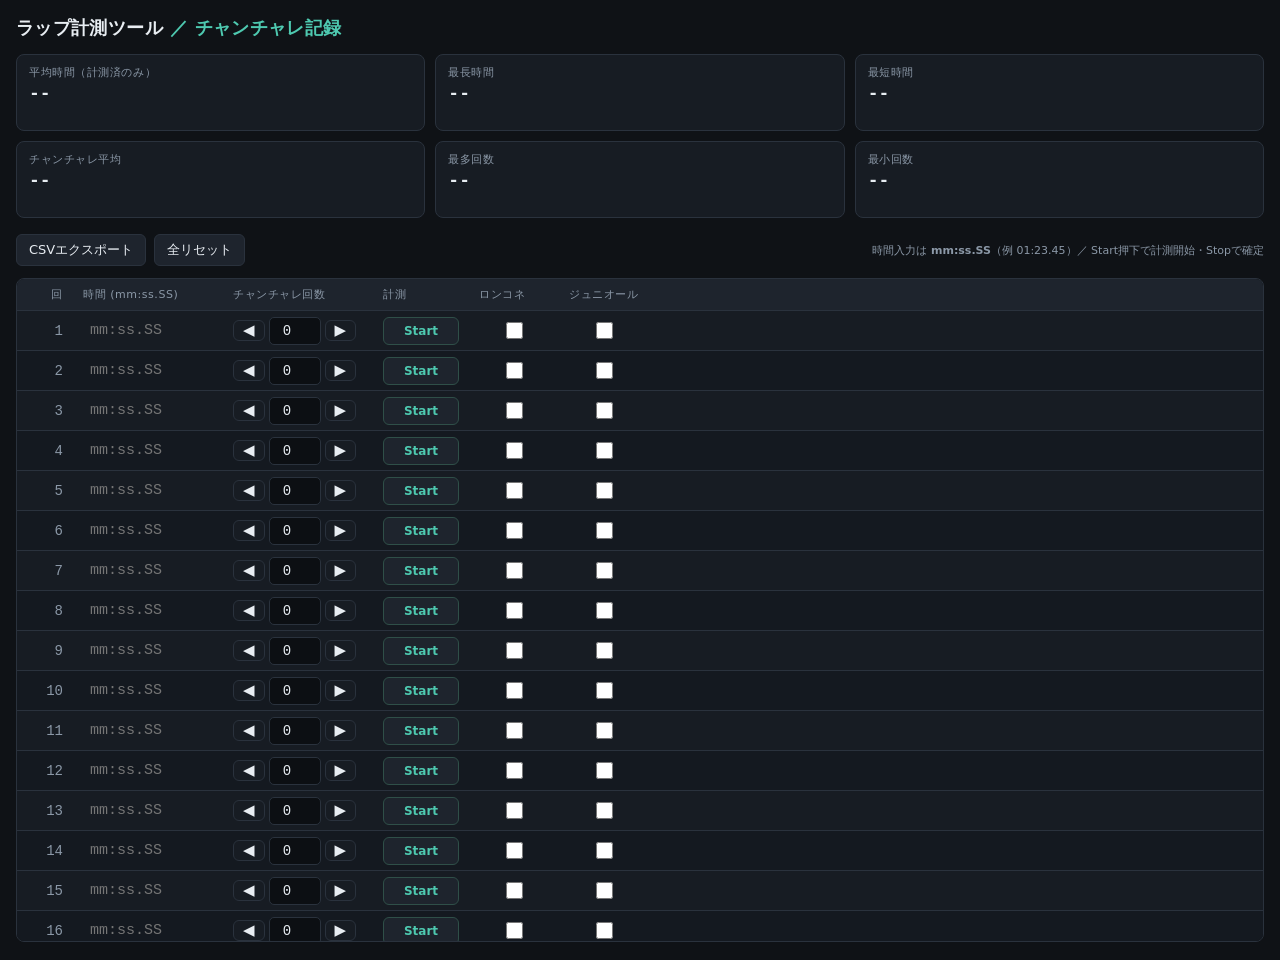
==== lap_tool/index.html @ ef58dd21 "Add initial HTML structure for lap measurement tool" ====
<!DOCTYPE html>
<html lang="ja">
<head>
<meta charset="UTF-8">
<meta name="viewport" content="width=device-width, initial-scale=1.0">
<title>ラップ計測ツール</title>
<style>
  :root{
    --bg:#0f1216;
    --panel:#171c23;
    --panel2:#1e242d;
    --line:#2a323d;
    --ink:#e8edf2;
    --sub:#8b98a7;
    --accent:#4ec9b0;
    --accent2:#e0af68;
    --run:#e05252;
    --run-bg:#2a1a1a;
    --font:'Segoe UI',system-ui,-apple-system,'Hiragino Kaku Gothic ProN','Meiryo',sans-serif;
    --mono:'SFMono-Regular',Consolas,'Roboto Mono',monospace;
  }
  *{box-sizing:border-box;}
  body{
    margin:0;background:var(--bg);color:var(--ink);
    font-family:var(--font);font-size:14px;
    padding:16px;
  }
  h1{font-size:18px;margin:0 0 14px;font-weight:600;letter-spacing:.02em;}
  h1 span{color:var(--accent);}

  /* stats */
  .stats{
    display:grid;grid-template-columns:repeat(3,1fr);gap:10px;
    margin-bottom:16px;
  }
  .stat{
    background:var(--panel);border:1px solid var(--line);border-radius:8px;
    padding:10px 12px;
  }
  .stat .label{font-size:11px;color:var(--sub);margin-bottom:4px;letter-spacing:.05em;}
  .stat .val{font-family:var(--mono);font-size:18px;font-weight:600;}
  .stat .note{font-size:11px;color:var(--accent2);margin-top:2px;min-height:14px;}

  .toolbar{
    display:flex;gap:8px;align-items:center;margin-bottom:12px;flex-wrap:wrap;
  }
  button{
    font-family:var(--font);cursor:pointer;border-radius:6px;border:1px solid var(--line);
    background:var(--panel2);color:var(--ink);padding:6px 12px;font-size:13px;
  }
  button:hover{border-color:var(--accent);}
  .toolbar button.danger:hover{border-color:var(--run);}
  .hint{font-size:11px;color:var(--sub);margin-left:auto;}

  /* table */
  .wrap{border:1px solid var(--line);border-radius:8px;overflow:hidden;}
  .thead,.row{
    display:grid;
    grid-template-columns:56px 150px 150px 96px 90px 90px 1fr;
    align-items:center;
  }
  .thead{
    background:var(--panel2);border-bottom:1px solid var(--line);
    font-size:11px;color:var(--sub);letter-spacing:.05em;position:sticky;top:0;z-index:2;
  }
  .thead>div{padding:8px 10px;}
  .scroll{max-height:70vh;overflow:auto;}
  .row{border-bottom:1px solid var(--line);}
  .row:nth-child(odd){background:var(--panel);}
  .row:nth-child(even){background:#141920;}
  .row.running{background:var(--run-bg);}
  .row>div{padding:5px 10px;}
  .idx{font-family:var(--mono);color:var(--sub);text-align:right;padding-right:14px;}

  .chk{display:flex;align-items:center;justify-content:center;}
  .chk input{width:17px;height:17px;cursor:pointer;accent-color:var(--accent);}

  .time-in{
    width:100%;font-family:var(--mono);font-size:15px;
    background:transparent;border:1px solid transparent;border-radius:5px;
    color:var(--ink);padding:5px 6px;
  }
  .time-in:hover{border-color:var(--line);}
  .time-in:focus{outline:none;border-color:var(--accent);background:#0c0f13;}
  .row.running .time-in{color:var(--run);font-weight:600;}

  .cnt{display:flex;align-items:center;gap:4px;}
  .cnt button{padding:2px 9px;font-size:15px;line-height:1;background:var(--panel);}
  .cnt input{
    width:52px;text-align:center;font-family:var(--mono);font-size:14px;
    background:#0c0f13;border:1px solid var(--line);border-radius:5px;color:var(--ink);padding:5px 2px;
  }
  .cnt input:focus{outline:none;border-color:var(--accent);}

  .act button{width:100%;padding:6px 4px;font-size:12px;font-weight:600;}
  .act button.go{color:var(--accent);border-color:#2f4f48;}
  .act button.stop{color:#fff;background:var(--run);border-color:var(--run);}

  @media(max-width:640px){
    .stats{grid-template-columns:1fr 1fr;}
    .thead,.row{grid-template-columns:40px 108px 116px 72px 66px 66px 1fr;}
  }
</style>
</head>
<body>
  <h1>ラップ計測ツール <span>／ チャンチャレ記録</span></h1>

  <div class="stats" id="stats">
    <div class="stat"><div class="label">平均時間（計測済のみ）</div><div class="val" id="s-avg">--</div><div class="note"></div></div>
    <div class="stat"><div class="label">最長時間</div><div class="val" id="s-max">--</div><div class="note" id="s-max-n"></div></div>
    <div class="stat"><div class="label">最短時間</div><div class="val" id="s-min">--</div><div class="note" id="s-min-n"></div></div>
    <div class="stat"><div class="label">チャンチャレ平均</div><div class="val" id="c-avg">--</div><div class="note"></div></div>
    <div class="stat"><div class="label">最多回数</div><div class="val" id="c-max">--</div><div class="note" id="c-max-n"></div></div>
    <div class="stat"><div class="label">最小回数</div><div class="val" id="c-min">--</div><div class="note" id="c-min-n"></div></div>
  </div>

  <div class="toolbar">
    <button id="export">CSVエクスポート</button>
    <button id="reset" class="danger">全リセット</button>
    <span class="hint">時間入力は <b>mm:ss.SS</b>（例 01:23.45）／ Start押下で計測開始・Stopで確定</span>
  </div>

  <div class="wrap">
    <div class="thead">
      <div class="idx">回</div>
      <div>時間 (mm:ss.SS)</div>
      <div>チャンチャレ回数</div>
      <div>計測</div>
      <div>ロンコネ</div>
      <div>ジュニオール</div>
      <div></div>
    </div>
    <div class="scroll" id="rows"></div>
  </div>

<script>
const ROWS = 100;
const rows = document.getElementById('rows');

// state[i] = { ms:number|null, count:number, running:bool, startAt:number|null }
const state = Array.from({length:ROWS}, () => ({ms:null, count:0, running:false, startAt:null, ron:false, jun:false}));
let ticking = null;

function fmt(ms){
  if(ms==null) return '';
  const m = Math.floor(ms/60000);
  const s = Math.floor((ms%60000)/1000);
  const cs = Math.floor((ms%1000)/10);
  return String(m).padStart(2,'0')+':'+String(s).padStart(2,'0')+'.'+String(cs).padStart(2,'0');
}
// parse "mm:ss.SS" or "ss.SS" or "sssss" -> ms | null
function parse(str){
  str = str.trim();
  if(str==='') return null;
  let m=0,s=0,cs=0;
  const colon = str.split(':');
  if(colon.length===2){
    m = parseInt(colon[0]||'0',10)||0;
    const rest = colon[1].split('.');
    s = parseInt(rest[0]||'0',10)||0;
    cs = rest[1]!==undefined ? parseInt((rest[1]+'00').slice(0,2),10)||0 : 0;
  } else {
    const rest = str.split('.');
    s = parseInt(rest[0]||'0',10)||0;
    cs = rest[1]!==undefined ? parseInt((rest[1]+'00').slice(0,2),10)||0 : 0;
  }
  return m*60000 + s*1000 + cs*10;
}

// build rows
const frag = document.createDocumentFragment();
for(let i=0;i<ROWS;i++){
  const row = document.createElement('div');
  row.className='row'; row.dataset.i=i;
  row.innerHTML = `
    <div class="idx">${i+1}</div>
    <div><input class="time-in" data-t="${i}" placeholder="mm:ss.SS" inputmode="decimal"></div>
    <div class="cnt">
      <button data-dec="${i}">◀</button>
      <input data-c="${i}" type="number" min="0" value="0">
      <button data-inc="${i}">▶</button>
    </div>
    <div class="act"><button class="go" data-btn="${i}">Start</button></div>
    <div class="chk"><input type="checkbox" data-ron="${i}"></div>
    <div class="chk"><input type="checkbox" data-jun="${i}"></div>
    <div></div>`;
  frag.appendChild(row);
}
rows.appendChild(frag);

// events (delegation)
rows.addEventListener('click', e=>{
  const t=e.target;
  if(t.dataset.inc!==undefined){ const i=+t.dataset.inc; state[i].count++; syncCount(i); recalc(); }
  else if(t.dataset.dec!==undefined){ const i=+t.dataset.dec; state[i].count=Math.max(0,state[i].count-1); syncCount(i); recalc(); }
  else if(t.dataset.btn!==undefined){ toggle(+t.dataset.btn); }
});
rows.addEventListener('input', e=>{
  const t=e.target;
  if(t.dataset.c!==undefined){ const i=+t.dataset.c; state[i].count=Math.max(0,parseInt(t.value||'0',10)||0); recalc(); }
});
rows.addEventListener('change', e=>{
  const t=e.target;
  if(t.dataset.ron!==undefined){ state[+t.dataset.ron].ron=t.checked; return; }
  if(t.dataset.jun!==undefined){ state[+t.dataset.jun].jun=t.checked; return; }
  if(t.dataset.t!==undefined){
    const i=+t.dataset.t;
    if(state[i].running) return; // ignore edits while running
    state[i].ms = parse(t.value);
    t.value = fmt(state[i].ms);
    recalc();
  }
});

function syncCount(i){
  rows.querySelector(`[data-c="${i}"]`).value = state[i].count;
}

function toggle(i){
  const st = state[i];
  const row = rows.querySelector(`.row[data-i="${i}"]`);
  const btn = rows.querySelector(`[data-btn="${i}"]`);
  const inp = rows.querySelector(`[data-t="${i}"]`);
  if(!st.running){
    st.running=true; st.startAt=performance.now();
    row.classList.add('running');
    btn.textContent='Stop'; btn.classList.remove('go'); btn.classList.add('stop');
    inp.readOnly=true;
    ensureTick();
  } else {
    st.ms = performance.now()-st.startAt;
    st.running=false; st.startAt=null;
    row.classList.remove('running');
    btn.textContent='Start'; btn.classList.remove('stop'); btn.classList.add('go');
    inp.readOnly=false; inp.value=fmt(st.ms);
    maybeStopTick();
    recalc();
  }
}

function ensureTick(){
  if(ticking) return;
  ticking=setInterval(()=>{
    const now=performance.now();
    for(let i=0;i<ROWS;i++){
      if(state[i].running){
        rows.querySelector(`[data-t="${i}"]`).value = fmt(now-state[i].startAt);
      }
    }
  },33);
}
function maybeStopTick(){
  if(state.some(s=>s.running)) return;
  clearInterval(ticking); ticking=null;
}

function recalc(){
  // times: completed (not running) with ms!=null
  const times=[]; // {ms, n}
  for(let i=0;i<ROWS;i++){
    if(!state[i].running && state[i].ms!=null) times.push({ms:state[i].ms, n:i+1});
  }
  const avgEl=document.getElementById('s-avg');
  const maxEl=document.getElementById('s-max'), maxN=document.getElementById('s-max-n');
  const minEl=document.getElementById('s-min'), minN=document.getElementById('s-min-n');
  if(times.length){
    const sum=times.reduce((a,b)=>a+b.ms,0);
    avgEl.textContent=fmt(sum/times.length);
    const mx=times.reduce((a,b)=>b.ms>a.ms?b:a);
    const mn=times.reduce((a,b)=>b.ms<a.ms?b:a);
    maxEl.textContent=fmt(mx.ms); maxN.textContent=`${mx.n}回目`;
    minEl.textContent=fmt(mn.ms); minN.textContent=`${mn.n}回目`;
  } else {
    avgEl.textContent='--'; maxEl.textContent='--'; minEl.textContent='--'; maxN.textContent=''; minN.textContent='';
  }

  // counts: rows that have any data (time set OR count>0) — count all entered rows
  const counts=[];
  for(let i=0;i<ROWS;i++){
    const s=state[i];
    if((!s.running && s.ms!=null) || s.count>0) counts.push({c:s.count, n:i+1});
  }
  const cAvg=document.getElementById('c-avg');
  const cMax=document.getElementById('c-max'), cMaxN=document.getElementById('c-max-n');
  const cMin=document.getElementById('c-min'), cMinN=document.getElementById('c-min-n');
  if(counts.length){
    const sum=counts.reduce((a,b)=>a+b.c,0);
    cAvg.textContent=(sum/counts.length).toFixed(2);
    const mx=counts.reduce((a,b)=>b.c>a.c?b:a);
    const mn=counts.reduce((a,b)=>b.c<a.c?b:a);
    cMax.textContent=mx.c; cMaxN.textContent=`${mx.n}回目`;
    cMin.textContent=mn.c; cMinN.textContent=`${mn.n}回目`;
  } else {
    cAvg.textContent='--'; cMax.textContent='--'; cMin.textContent='--'; cMaxN.textContent=''; cMinN.textContent='';
  }
}

document.getElementById('reset').addEventListener('click', ()=>{
  if(!confirm('全ての行をリセットします。よろしいですか？')) return;
  clearInterval(ticking); ticking=null;
  for(let i=0;i<ROWS;i++){
    state[i]={ms:null,count:0,running:false,startAt:null,ron:false,jun:false};
    const row=rows.querySelector(`.row[data-i="${i}"]`);
    row.classList.remove('running');
    row.querySelector(`[data-t="${i}"]`).value=''; row.querySelector(`[data-t="${i}"]`).readOnly=false;
    row.querySelector(`[data-c="${i}"]`).value=0;
    row.querySelector(`[data-ron="${i}"]`).checked=false;
    row.querySelector(`[data-jun="${i}"]`).checked=false;
    const b=row.querySelector(`[data-btn="${i}"]`); b.textContent='Start'; b.className='go';
  }
  recalc();
});

document.getElementById('export').addEventListener('click', ()=>{
  const rowsCsv=[];
  // rows with any data
  for(let i=0;i<ROWS;i++){
    const s=state[i];
    const hasTime = !s.running && s.ms!=null;
    if(hasTime || s.count>0 || s.ron || s.jun){
      rowsCsv.push([i+1, hasTime?fmt(s.ms):'', hasTime?(s.ms/1000).toFixed(2):'', s.count, s.ron?'○':'', s.jun?'○':'']);
    }
  }
  // stats block
  const times=[]; for(let i=0;i<ROWS;i++){ if(!state[i].running && state[i].ms!=null) times.push({ms:state[i].ms,n:i+1}); }
  const counts=[]; for(let i=0;i<ROWS;i++){ const s=state[i]; if((!s.running&&s.ms!=null)||s.count>0) counts.push({c:s.count,n:i+1}); }

  const lines=[];
  lines.push('項目,値,補足');
  if(times.length){
    const sum=times.reduce((a,b)=>a+b.ms,0);
    const mx=times.reduce((a,b)=>b.ms>a.ms?b:a), mn=times.reduce((a,b)=>b.ms<a.ms?b:a);
    lines.push(`平均時間,${fmt(sum/times.length)},計測済${times.length}件`);
    lines.push(`最長時間,${fmt(mx.ms)},${mx.n}回目`);
    lines.push(`最短時間,${fmt(mn.ms)},${mn.n}回目`);
  }
  if(counts.length){
    const sum=counts.reduce((a,b)=>a+b.c,0);
    const mx=counts.reduce((a,b)=>b.c>a.c?b:a), mn=counts.reduce((a,b)=>b.c<a.c?b:a);
    lines.push(`チャンチャレ平均,${(sum/counts.length).toFixed(2)},${counts.length}件`);
    lines.push(`最多回数,${mx.c},${mx.n}回目`);
    lines.push(`最小回数,${mn.c},${mn.n}回目`);
  }
  const ronCnt=state.filter(s=>s.ron).length;
  const junCnt=state.filter(s=>s.jun).length;
  lines.push(`ロンコネ合計,${ronCnt},チェック数`);
  lines.push(`ジュニオール合計,${junCnt},チェック数`);
  lines.push('');
  lines.push('回,時間,秒,チャンチャレ回数,ロンコネ,ジュニオール');
  rowsCsv.forEach(r=>lines.push(r.join(',')));

  const csv='\uFEFF'+lines.join('\r\n'); // BOM for Excel(日本語)
  const blob=new Blob([csv],{type:'text/csv;charset=utf-8;'});
  const url=URL.createObjectURL(blob);
  const a=document.createElement('a');
  const ts=new Date();
  const pad=n=>String(n).padStart(2,'0');
  a.href=url;
  a.download=`lap_${ts.getFullYear()}${pad(ts.getMonth()+1)}${pad(ts.getDate())}_${pad(ts.getHours())}${pad(ts.getMinutes())}.csv`;
  a.click();
  URL.revokeObjectURL(url);
});

recalc();
</script>
</body>
</html>
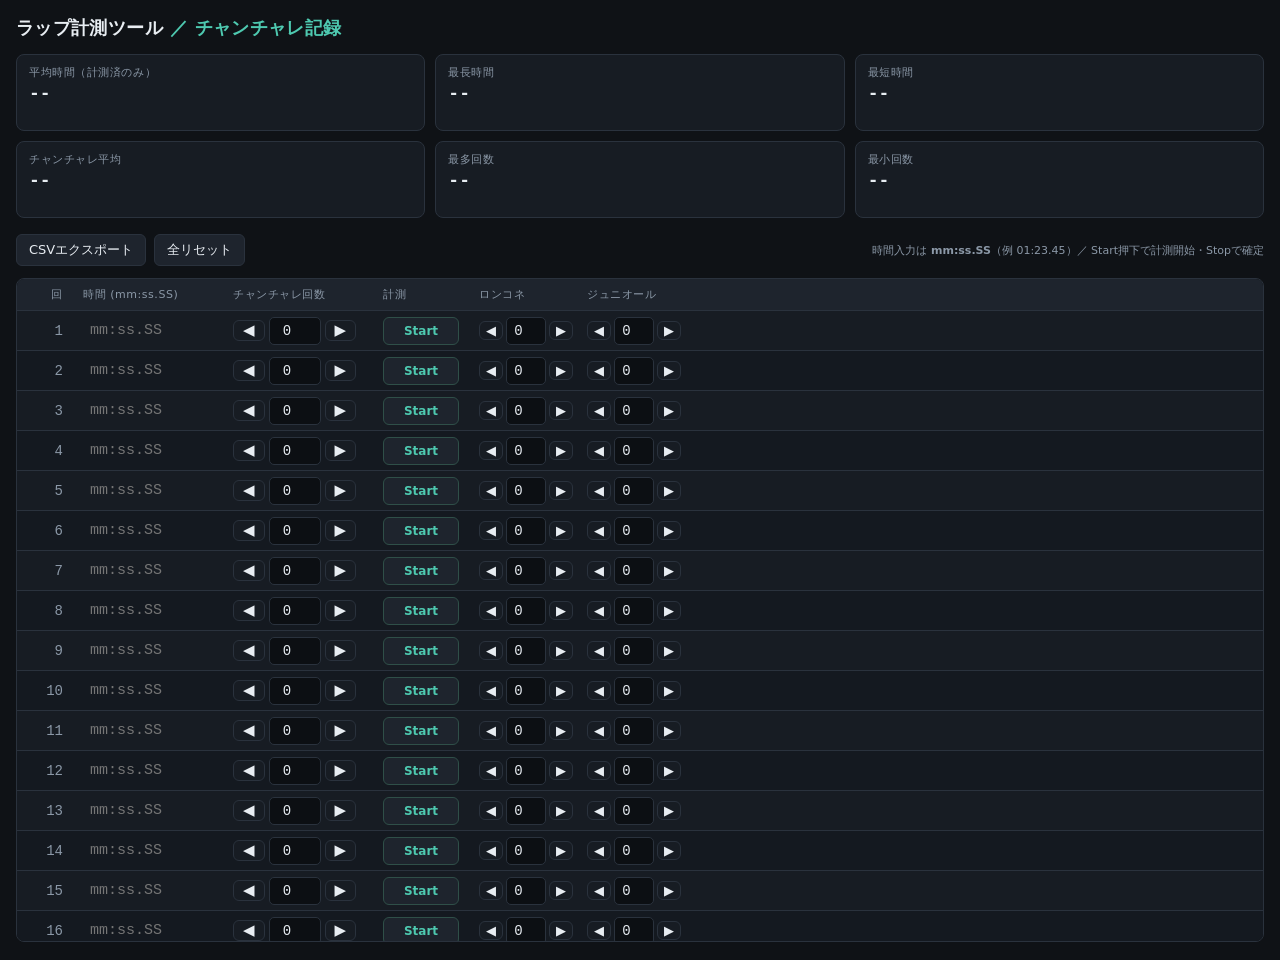
==== commit 911c08e5: "Refactor state management and UI elements" ====
--- a/lap_tool/index.html
+++ b/lap_tool/index.html
@@ -56,7 +56,7 @@
   .wrap{border:1px solid var(--line);border-radius:8px;overflow:hidden;}
   .thead,.row{
     display:grid;
-    grid-template-columns:56px 150px 150px 96px 90px 90px 1fr;
+    grid-template-columns:56px 150px 150px 96px 108px 108px 1fr;
     align-items:center;
   }
   .thead{
@@ -72,9 +72,6 @@
   .row>div{padding:5px 10px;}
   .idx{font-family:var(--mono);color:var(--sub);text-align:right;padding-right:14px;}
 
-  .chk{display:flex;align-items:center;justify-content:center;}
-  .chk input{width:17px;height:17px;cursor:pointer;accent-color:var(--accent);}
-
   .time-in{
     width:100%;font-family:var(--mono);font-size:15px;
     background:transparent;border:1px solid transparent;border-radius:5px;
@@ -91,6 +88,9 @@
     background:#0c0f13;border:1px solid var(--line);border-radius:5px;color:var(--ink);padding:5px 2px;
   }
   .cnt input:focus{outline:none;border-color:var(--accent);}
+  .cnt.sm{gap:3px;}
+  .cnt.sm button{padding:2px 6px;font-size:13px;}
+  .cnt.sm input{width:40px;}
 
   .act button{width:100%;padding:6px 4px;font-size:12px;font-weight:600;}
   .act button.go{color:var(--accent);border-color:#2f4f48;}
@@ -98,7 +98,7 @@
 
   @media(max-width:640px){
     .stats{grid-template-columns:1fr 1fr;}
-    .thead,.row{grid-template-columns:40px 108px 116px 72px 66px 66px 1fr;}
+    .thead,.row{grid-template-columns:40px 108px 116px 72px 92px 92px 1fr;}
   }
 </style>
 </head>
@@ -138,7 +138,7 @@
 const rows = document.getElementById('rows');
 
 // state[i] = { ms:number|null, count:number, running:bool, startAt:number|null }
-const state = Array.from({length:ROWS}, () => ({ms:null, count:0, running:false, startAt:null, ron:false, jun:false}));
+const state = Array.from({length:ROWS}, () => ({ms:null, count:0, running:false, startAt:null, ron:0, jun:0}));
 let ticking = null;
 
 function fmt(ms){
@@ -181,8 +181,16 @@
       <button data-inc="${i}">▶</button>
     </div>
     <div class="act"><button class="go" data-btn="${i}">Start</button></div>
-    <div class="chk"><input type="checkbox" data-ron="${i}"></div>
-    <div class="chk"><input type="checkbox" data-jun="${i}"></div>
+    <div class="cnt sm">
+      <button data-rondec="${i}">◀</button>
+      <input data-ron="${i}" type="number" min="0" value="0">
+      <button data-roninc="${i}">▶</button>
+    </div>
+    <div class="cnt sm">
+      <button data-jundec="${i}">◀</button>
+      <input data-jun="${i}" type="number" min="0" value="0">
+      <button data-juninc="${i}">▶</button>
+    </div>
     <div></div>`;
   frag.appendChild(row);
 }
@@ -193,16 +201,20 @@
   const t=e.target;
   if(t.dataset.inc!==undefined){ const i=+t.dataset.inc; state[i].count++; syncCount(i); recalc(); }
   else if(t.dataset.dec!==undefined){ const i=+t.dataset.dec; state[i].count=Math.max(0,state[i].count-1); syncCount(i); recalc(); }
+  else if(t.dataset.roninc!==undefined){ const i=+t.dataset.roninc; state[i].ron++; syncRon(i); }
+  else if(t.dataset.rondec!==undefined){ const i=+t.dataset.rondec; state[i].ron=Math.max(0,state[i].ron-1); syncRon(i); }
+  else if(t.dataset.juninc!==undefined){ const i=+t.dataset.juninc; state[i].jun++; syncJun(i); }
+  else if(t.dataset.jundec!==undefined){ const i=+t.dataset.jundec; state[i].jun=Math.max(0,state[i].jun-1); syncJun(i); }
   else if(t.dataset.btn!==undefined){ toggle(+t.dataset.btn); }
 });
 rows.addEventListener('input', e=>{
   const t=e.target;
   if(t.dataset.c!==undefined){ const i=+t.dataset.c; state[i].count=Math.max(0,parseInt(t.value||'0',10)||0); recalc(); }
+  else if(t.dataset.ron!==undefined){ const i=+t.dataset.ron; state[i].ron=Math.max(0,parseInt(t.value||'0',10)||0); }
+  else if(t.dataset.jun!==undefined){ const i=+t.dataset.jun; state[i].jun=Math.max(0,parseInt(t.value||'0',10)||0); }
 });
 rows.addEventListener('change', e=>{
   const t=e.target;
-  if(t.dataset.ron!==undefined){ state[+t.dataset.ron].ron=t.checked; return; }
-  if(t.dataset.jun!==undefined){ state[+t.dataset.jun].jun=t.checked; return; }
   if(t.dataset.t!==undefined){
     const i=+t.dataset.t;
     if(state[i].running) return; // ignore edits while running
@@ -215,6 +227,8 @@
 function syncCount(i){
   rows.querySelector(`[data-c="${i}"]`).value = state[i].count;
 }
+function syncRon(i){ rows.querySelector(`[data-ron="${i}"]`).value = state[i].ron; }
+function syncJun(i){ rows.querySelector(`[data-jun="${i}"]`).value = state[i].jun; }
 
 function toggle(i){
   const st = state[i];
@@ -299,13 +313,13 @@
   if(!confirm('全ての行をリセットします。よろしいですか？')) return;
   clearInterval(ticking); ticking=null;
   for(let i=0;i<ROWS;i++){
-    state[i]={ms:null,count:0,running:false,startAt:null,ron:false,jun:false};
+    state[i]={ms:null,count:0,running:false,startAt:null,ron:0,jun:0};
     const row=rows.querySelector(`.row[data-i="${i}"]`);
     row.classList.remove('running');
     row.querySelector(`[data-t="${i}"]`).value=''; row.querySelector(`[data-t="${i}"]`).readOnly=false;
     row.querySelector(`[data-c="${i}"]`).value=0;
-    row.querySelector(`[data-ron="${i}"]`).checked=false;
-    row.querySelector(`[data-jun="${i}"]`).checked=false;
+    row.querySelector(`[data-ron="${i}"]`).value=0;
+    row.querySelector(`[data-jun="${i}"]`).value=0;
     const b=row.querySelector(`[data-btn="${i}"]`); b.textContent='Start'; b.className='go';
   }
   recalc();
@@ -317,8 +331,8 @@
   for(let i=0;i<ROWS;i++){
     const s=state[i];
     const hasTime = !s.running && s.ms!=null;
-    if(hasTime || s.count>0 || s.ron || s.jun){
-      rowsCsv.push([i+1, hasTime?fmt(s.ms):'', hasTime?(s.ms/1000).toFixed(2):'', s.count, s.ron?'○':'', s.jun?'○':'']);
+    if(hasTime || s.count>0 || s.ron>0 || s.jun>0){
+      rowsCsv.push([i+1, hasTime?fmt(s.ms):'', hasTime?(s.ms/1000).toFixed(2):'', s.count, s.ron, s.jun]);
     }
   }
   // stats block
@@ -341,10 +355,10 @@
     lines.push(`最多回数,${mx.c},${mx.n}回目`);
     lines.push(`最小回数,${mn.c},${mn.n}回目`);
   }
-  const ronCnt=state.filter(s=>s.ron).length;
-  const junCnt=state.filter(s=>s.jun).length;
-  lines.push(`ロンコネ合計,${ronCnt},チェック数`);
-  lines.push(`ジュニオール合計,${junCnt},チェック数`);
+  const ronCnt=state.reduce((a,s)=>a+s.ron,0);
+  const junCnt=state.reduce((a,s)=>a+s.jun,0);
+  lines.push(`ロンコネ合計,${ronCnt},合計回数`);
+  lines.push(`ジュニオール合計,${junCnt},合計回数`);
   lines.push('');
   lines.push('回,時間,秒,チャンチャレ回数,ロンコネ,ジュニオール');
   rowsCsv.forEach(r=>lines.push(r.join(',')));
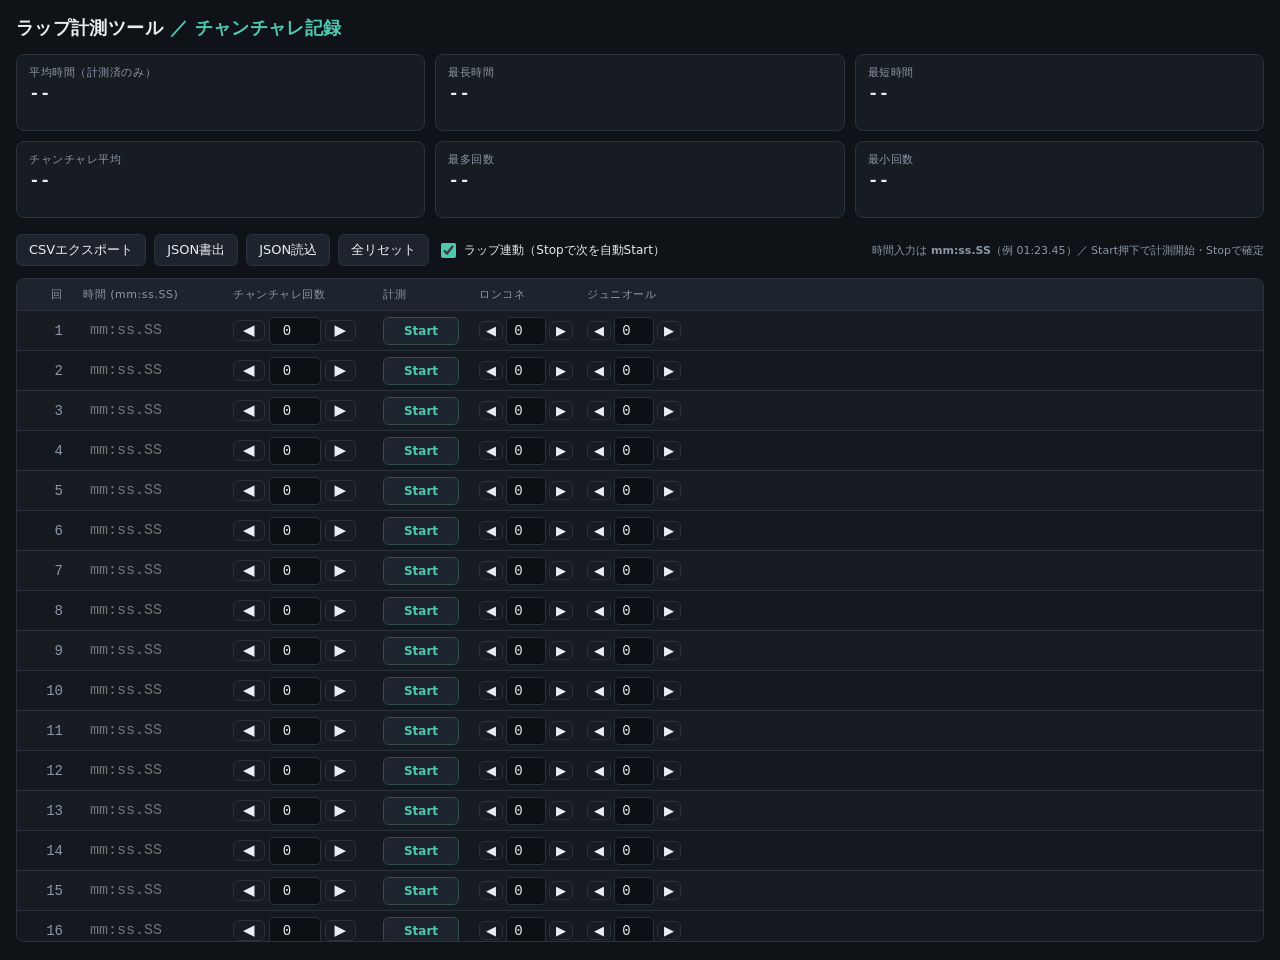
==== commit b223a448: "Add JSON export/import functionality and lap mode" ====
--- a/lap_tool/index.html
+++ b/lap_tool/index.html
@@ -116,7 +116,14 @@
 
   <div class="toolbar">
     <button id="export">CSVエクスポート</button>
+    <button id="json-export">JSON書出</button>
+    <button id="json-import">JSON読込</button>
+    <input type="file" id="json-file" accept=".json,application/json" style="display:none">
     <button id="reset" class="danger">全リセット</button>
+    <label style="display:flex;align-items:center;gap:5px;font-size:12px;cursor:pointer;">
+      <input type="checkbox" id="lap-mode" checked style="width:15px;height:15px;accent-color:var(--accent);">
+      ラップ連動（Stopで次を自動Start）
+    </label>
     <span class="hint">時間入力は <b>mm:ss.SS</b>（例 01:23.45）／ Start押下で計測開始・Stopで確定</span>
   </div>
 
@@ -140,6 +147,7 @@
 // state[i] = { ms:number|null, count:number, running:bool, startAt:number|null }
 const state = Array.from({length:ROWS}, () => ({ms:null, count:0, running:false, startAt:null, ron:0, jun:0}));
 let ticking = null;
+let lapMode = true;
 
 function fmt(ms){
   if(ms==null) return '';
@@ -230,25 +238,46 @@
 function syncRon(i){ rows.querySelector(`[data-ron="${i}"]`).value = state[i].ron; }
 function syncJun(i){ rows.querySelector(`[data-jun="${i}"]`).value = state[i].jun; }
 
+function startRow(i){
+  const st=state[i];
+  if(st.running) return;
+  const row=rows.querySelector(`.row[data-i="${i}"]`);
+  const btn=rows.querySelector(`[data-btn="${i}"]`);
+  const inp=rows.querySelector(`[data-t="${i}"]`);
+  st.running=true; st.startAt=performance.now();
+  row.classList.add('running');
+  btn.textContent='Stop'; btn.classList.remove('go'); btn.classList.add('stop');
+  inp.readOnly=true;
+  ensureTick();
+}
+
+function stopRow(i){
+  const st=state[i];
+  if(!st.running) return;
+  const row=rows.querySelector(`.row[data-i="${i}"]`);
+  const btn=rows.querySelector(`[data-btn="${i}"]`);
+  const inp=rows.querySelector(`[data-t="${i}"]`);
+  st.ms=performance.now()-st.startAt;
+  st.running=false; st.startAt=null;
+  row.classList.remove('running');
+  btn.textContent='Start'; btn.classList.remove('stop'); btn.classList.add('go');
+  inp.readOnly=false; inp.value=fmt(st.ms);
+  recalc();
+}
+
 function toggle(i){
-  const st = state[i];
-  const row = rows.querySelector(`.row[data-i="${i}"]`);
-  const btn = rows.querySelector(`[data-btn="${i}"]`);
-  const inp = rows.querySelector(`[data-t="${i}"]`);
+  const st=state[i];
   if(!st.running){
-    st.running=true; st.startAt=performance.now();
-    row.classList.add('running');
-    btn.textContent='Stop'; btn.classList.remove('go'); btn.classList.add('stop');
-    inp.readOnly=true;
-    ensureTick();
+    startRow(i);
   } else {
-    st.ms = performance.now()-st.startAt;
-    st.running=false; st.startAt=null;
-    row.classList.remove('running');
-    btn.textContent='Start'; btn.classList.remove('stop'); btn.classList.add('go');
-    inp.readOnly=false; inp.value=fmt(st.ms);
+    stopRow(i);
+    // lap mode: stopping row i immediately starts the next row
+    if(lapMode && i+1<ROWS && !state[i+1].running && state[i+1].ms==null){
+      startRow(i+1);
+      const nextRow=rows.querySelector(`.row[data-i="${i+1}"]`);
+      if(nextRow) nextRow.scrollIntoView({block:'nearest'});
+    }
     maybeStopTick();
-    recalc();
   }
 }
 
@@ -375,6 +404,67 @@
   URL.revokeObjectURL(url);
 });
 
+document.getElementById('lap-mode').addEventListener('change', e=>{ lapMode=e.target.checked; });
+
+// JSON export
+document.getElementById('json-export').addEventListener('click', ()=>{
+  const data={
+    version:1,
+    exportedAt:new Date().toISOString(),
+    rows:state.map((s,i)=>({n:i+1, ms:(!s.running && s.ms!=null)?s.ms:null, count:s.count, ron:s.ron, jun:s.jun}))
+  };
+  const blob=new Blob([JSON.stringify(data,null,2)],{type:'application/json'});
+  const url=URL.createObjectURL(blob);
+  const a=document.createElement('a');
+  const ts=new Date(), pad=n=>String(n).padStart(2,'0');
+  a.href=url;
+  a.download=`lap_${ts.getFullYear()}${pad(ts.getMonth()+1)}${pad(ts.getDate())}_${pad(ts.getHours())}${pad(ts.getMinutes())}.json`;
+  a.click(); URL.revokeObjectURL(url);
+});
+
+// JSON import
+document.getElementById('json-import').addEventListener('click', ()=>{
+  document.getElementById('json-file').click();
+});
+document.getElementById('json-file').addEventListener('change', e=>{
+  const file=e.target.files[0];
+  if(!file) return;
+  const reader=new FileReader();
+  reader.onload=()=>{
+    try{
+      const data=JSON.parse(reader.result);
+      if(!data || !Array.isArray(data.rows)) throw new Error('形式が不正です');
+      if(!confirm('読み込むと現在の内容は上書きされます。続行しますか？')){ e.target.value=''; return; }
+      clearInterval(ticking); ticking=null;
+      for(let i=0;i<ROWS;i++){ state[i].running=false; state[i].startAt=null; }
+      for(let i=0;i<ROWS;i++){ state[i].ms=null; state[i].count=0; state[i].ron=0; state[i].jun=0; }
+      data.rows.forEach(r=>{
+        const i=(r.n|0)-1;
+        if(i<0||i>=ROWS) return;
+        state[i].ms = (typeof r.ms==='number')?r.ms:null;
+        state[i].count = Math.max(0, r.count|0);
+        state[i].ron = Math.max(0, r.ron|0);
+        state[i].jun = Math.max(0, r.jun|0);
+      });
+      for(let i=0;i<ROWS;i++){
+        const row=rows.querySelector(`.row[data-i="${i}"]`);
+        row.classList.remove('running');
+        const inp=row.querySelector(`[data-t="${i}"]`);
+        inp.readOnly=false; inp.value=fmt(state[i].ms);
+        row.querySelector(`[data-c="${i}"]`).value=state[i].count;
+        row.querySelector(`[data-ron="${i}"]`).value=state[i].ron;
+        row.querySelector(`[data-jun="${i}"]`).value=state[i].jun;
+        const b=row.querySelector(`[data-btn="${i}"]`); b.textContent='Start'; b.className='go';
+      }
+      recalc();
+    }catch(err){
+      alert('読み込みに失敗しました: '+err.message);
+    }
+    e.target.value='';
+  };
+  reader.readAsText(file);
+});
+
 recalc();
 </script>
 </body>
